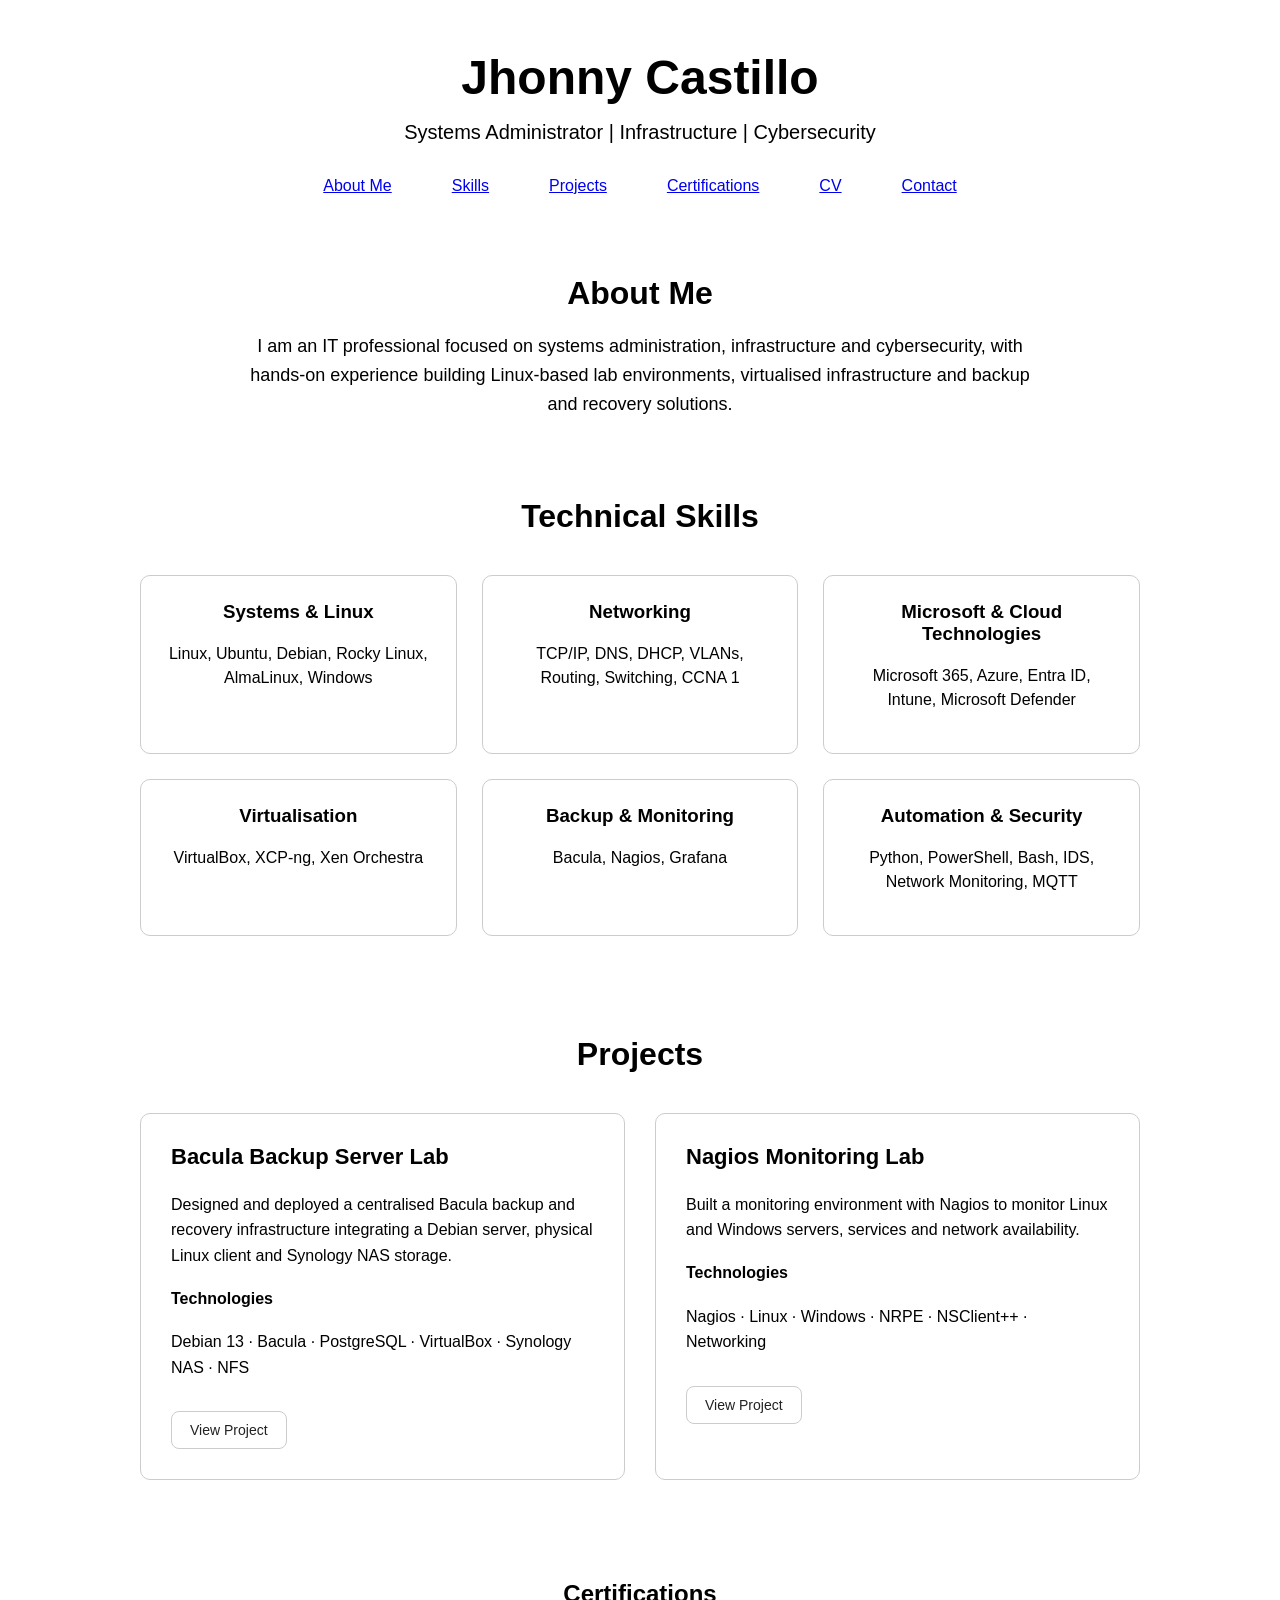
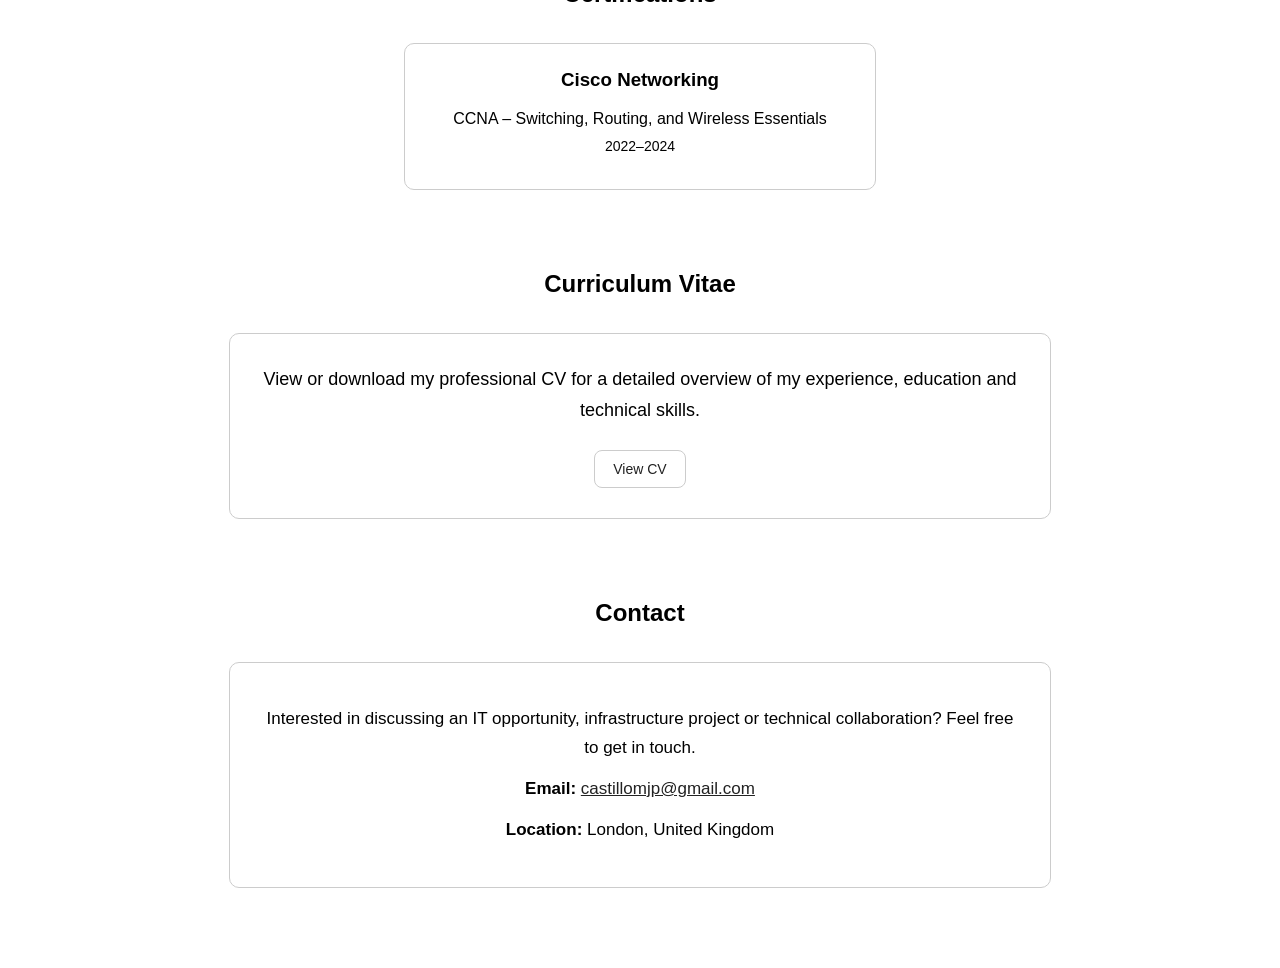
==== index.html @ 3fe11e10 "Initial commit: Professional IT portfolio with Bacula and Nagios labs" ====
<!DOCTYPE html>
<html lang="en">




<head>
    <meta charset="UTF-8">
    <meta name="viewport" content="width=device-width, initial-scale=1.0">

    <title>Jhonny Castillo | Systems Administrator</title>

    <link rel="stylesheet" href="style.css">
</head>


<body>

<header class="main-header">
    <h1>Jhonny Castillo</h1>
    <p>Systems Administrator | Infrastructure | Cybersecurity</p>
</header>


<nav>
        <a href="#about">About Me</a>
        <a href="#skills">Skills</a>
        <a href="#projects">Projects</a>
        <a href="#certifications">Certifications</a>
        <a href="#cv">CV</a>
        <a href="#contact">Contact</a>
</nav>
<section id="about">
    <h2>About Me</h2>

    <p>
        I am an IT professional focused on systems administration,
        infrastructure and cybersecurity, with hands-on experience building
        Linux-based lab environments, virtualised infrastructure and
        backup and recovery solutions.
    </p>
</section>
<section id="skills">
    <h2>Technical Skills</h2>

    <div class="skills-container">

        <div class="skill">
            <h3>Systems & Linux</h3>
            <p>Linux, Ubuntu, Debian, Rocky Linux, AlmaLinux, Windows</p>
        </div>

        <div class="skill">
            <h3>Networking</h3>
            <p>TCP/IP, DNS, DHCP, VLANs, Routing, Switching, CCNA 1</p>
        </div>

        <div class="skill">
            <h3>Microsoft & Cloud Technologies</h3>
            <p>Microsoft 365, Azure, Entra ID, Intune, Microsoft Defender</p>
        </div>

        <div class="skill">
            <h3>Virtualisation</h3>
            <p>VirtualBox, XCP-ng, Xen Orchestra</p>
        </div>

        <div class="skill">
            <h3>Backup & Monitoring</h3>
            <p>Bacula, Nagios, Grafana</p>
        </div>

        <div class="skill">
            <h3>Automation & Security</h3>
            <p>Python, PowerShell, Bash, IDS, Network Monitoring, MQTT</p>
        </div>

    </div>
</section>

<section id="projects">
    <h2>Projects</h2>

    <div class="projects-container">

        <article class="project-card">
            <h3>Bacula Backup Server Lab</h3>

            <p>
            Designed and deployed a centralised Bacula backup and recovery
            infrastructure integrating a Debian server, physical Linux client
            and Synology NAS storage.
            </p>

            <h4>Technologies</h4>

            <p>
                Debian 13 · Bacula · PostgreSQL · VirtualBox · Synology NAS · NFS
            </p>

            <a href="bacula.html">View Project</a>
        </article>

        <article class="project-card">
    <h3>Nagios Monitoring Lab</h3>

    <p>
        Built a monitoring environment with Nagios to monitor
        Linux and Windows servers, services and network availability.
    </p>

    <h4>Technologies</h4>

    <p>
        Nagios · Linux · Windows · NRPE · NSClient++ · Networking
    </p>

    <a href="nagios.html">View Project</a>

</article>

    </div>
</section>

<section id="certifications">
    <h2>Certifications</h2>

    <div class="certifications-container">

        <div class="certification-card">
            <h3>Cisco Networking</h3>
        <p>CCNA – Switching, Routing, and Wireless Essentials</p>
        <p class="certification-note">
            2022–2024
        </p>
        </div>

    </div>
</section>

<section id="cv">
    <h2>Curriculum Vitae</h2>

    <div class="cv-container">
        <p>
            View or download my professional CV for a detailed overview
            of my experience, education and technical skills.
        </p>

        <a href="documents/CV/Jhonny_Castillo.pdf"
           target="_blank"
           class="cv-button">
            View CV
        </a>
    </div>
</section>

<section id="contact">
    <h2>Contact</h2>

    <div class="contact-container">
        <p>
            Interested in discussing an IT opportunity, infrastructure project
            or technical collaboration? Feel free to get in touch.
        </p>

        <p>
            <strong>Email:</strong>
            <a href="mailto:castillomjp@gmail.com">
                castillomjp@gmail.com
            </a>
        </p>

        <p>
            <strong>Location:</strong> London, United Kingdom
        </p>
    </div>
</section>



</body>

</html>
---- style.css ----
body {
    text-align: center;
    font-family: Arial, Helvetica, sans-serif;
}

nav {
    display: flex;
    justify-content: center;
    gap: 60px;
}

h1 {
    font-size: 48px;
    margin-bottom: 10px;
}

body > p {
    font-size: 20px;
    margin-bottom: 40px;
}

nav {
    margin-top: 30px;
}

#about {
    max-width: 800px;
    margin: 80px auto 0;
}

#about h2 {
    font-size: 32px;
    margin-bottom: 20px;
}

#about p {
    font-size: 18px;
    line-height: 1.6;
}

#skills {
    max-width: 1000px;
    margin: 80px auto;
}

#skills h2 {
    font-size: 32px;
    margin-bottom: 40px;
}

.skills-container {
    display: grid;
    grid-template-columns: repeat(3, 1fr);
    gap: 25px;
}

.skill {
    padding: 25px;
    border: 1px solid #cccccc;
    border-radius: 10px;
}

.skill h3 {
    margin-top: 0;
}

.skill p {
    line-height: 1.5;
}
.skill {
    transition: transform 0.3s ease;
}

.skill:hover {
    transform: translateY(-5px);
}

#projects {
    max-width: 1000px;
    margin: 100px auto;
}

#projects h2 {
    font-size: 32px;
    margin-bottom: 40px;
}

.projects-container {
    display: grid;
    grid-template-columns: repeat(2, 1fr);
    gap: 30px;
}

.project-card {
    padding: 30px;
    border: 1px solid #cccccc;
    border-radius: 10px;
    text-align: left;
    transition: transform 0.3s ease;
}

.project-card:hover {
    transform: translateY(-5px);
}

.project-card h3 {
    font-size: 22px;
    margin-top: 0;
}

.project-card p {
    line-height: 1.6;
}

.project-card a {
    display: inline-block;
    margin-top: 15px;
}

.project-section > p {
    font-size: 18px;
    line-height: 1.6;
    max-width: 760px;
    margin: 0 auto 25px;
    text-align: left;
}

.project-section h2 {
    font-size: 32px;
    margin-bottom: 25px;
}


.project-overview > p {
    max-width: 760px;
    margin: 0 auto 25px;
    text-align: left;
}


.implementation > p {
    max-width: 760px;
    margin: 0 auto 25px;
    text-align: left;
}

.implementation > h3 {
    max-width: 760px;
    margin: 25px auto 15px;
    text-align: center;
}.implementation > p {
    max-width: 760px;
    margin: 0 auto 25px;
    text-align: left;
}

.implementation > h3 {
    max-width: 760px;
    margin: 25px auto 15px;
    text-align: center;
}

.architecture {
    display: grid;
    grid-template-columns: repeat(3, minmax(0, 1fr));
    gap: 25px;
    margin: 40px auto 0;
    max-width: 1100px;
}

.architecture-box {
    border: 1px solid #cccccc;
    border-radius: 10px;
    padding: 25px;
    transition: transform 0.3s ease;
}

.architecture-box:hover {
    transform: translateY(-5px);
}

.architecture-box h3 {
    margin-top: 0;
}

.architecture-box p {
    margin: 8px 0;
}

/* ========================================
   BACULA - BACKUP & RECOVERY VALIDATION
   ======================================== */

.validation-step {
    margin-top: 40px;
    padding: 25px;
    background: #111827;
    border: 1px solid #1f2937;
    border-radius: 12px;
}

.validation-step h3 {
    margin-top: 0;
    margin-bottom: 12px;
}

.validation-step p {
    max-width: 760px;
    margin: 0 auto 22px;
    font-size: 18px;
    line-height: 1.7;
    text-align: left;
}

.validation-step img {
    display: block;
    width: 100%;
    max-width: 1000px;
    height: auto;
    margin: 20px auto 0;
    border-radius: 8px;
    border: 1px solid #374151;
    box-shadow: 0 10px 25px rgba(0, 0, 0, 0.25);
}

.project-result {
    margin-top: 40px;
    padding: 25px;
    border-left: 4px solid #3b82f6;
    background: #111827;
    border-radius: 8px;
}

.project-result h3 {
    margin-top: 0;
}

/* Bacula validation readability improvements */

.validation-step {
    color: #e5e7eb;
}

.validation-step h3 {
    color: #ffffff;
}

.validation-step p {
    color: #cbd5e1;
}



.project-result {
    color: #e5e7eb;
    text-align: center;
}

.project-result h3 {
    color: #ffffff;
    font-size: 1.4rem;
}

.project-result p {
    color: #cbd5e1;
    line-height: 1.6;
    max-width: 760px;
    margin: 0 auto 15px;
    text-align: left;
}

.troubleshooting-card {
    margin-top: 35px;
}

.troubleshooting-card h3 {
    max-width: 760px;
    margin: 0 auto 18px;
    text-align: center;
}

.troubleshooting-card p {
    max-width: 760px;
    margin: 0 auto 22px;
    font-size: 18px;
    line-height: 1.7;
    text-align: left;
}

.troubleshooting-card img {
    display: block;
    width: 100%;
    max-width: 950px;
    height: auto;
    margin: 20px auto 0;
    border-radius: 8px;
}



/* =========================================
   BACULA - SKILLS DEMONSTRATED
   ========================================= */

.skills-grid {
    display: grid;
    grid-template-columns: repeat(3, 1fr);
    gap: 20px;
    margin-top: 35px;
}

.skill-card {
    border: 1px solid #cccccc;
    border-radius: 10px;
    padding: 25px 20px;
    text-align: center;
    transition: transform 0.3s ease;
}

.skill-card:hover {
    transform: translateY(-5px);
}

.skill-card h3 {
    margin-top: 0;
    text-align: center;
}

.skill-card p {
    margin: 8px 0;
    font-size: 18px;
    line-height: 1.5;
    text-align: left;
}

/* Project Page Header */

.project-header {
    max-width: 900px;
    margin: 50px auto 60px;
    text-align: center;
}

.project-header h1 {
    font-size: 48px;
    margin: 0 0 12px;
}

.project-header p {
    font-size: 20px;
    margin: 0;
    line-height: 1.5;
}

/* Back to Projects */

.back-link {
    display: inline-block;
    margin-top: 25px;
    padding: 10px 18px;
    border: 1px solid #cccccc;
    border-radius: 8px;
    text-decoration: none;
    color: #222222;
    font-size: 14px;
    transition: transform 0.2s ease, box-shadow 0.2s ease;
}

.back-link:hover {
    transform: translateY(-2px);
    box-shadow: 0 4px 10px rgba(0, 0, 0, 0.12);
}

/* Project Card Button */

.project-card > a {
    display: inline-block;
    margin-top: 15px;
    padding: 10px 18px;
    border: 1px solid #cccccc;
    border-radius: 8px;
    text-decoration: none;
    color: #222222;
    font-size: 14px;
    transition: transform 0.2s ease, box-shadow 0.2s ease;
}

.project-card > a:hover {
    transform: translateY(-2px);
    box-shadow: 0 4px 10px rgba(0, 0, 0, 0.12);
}

/* Main Portfolio Header */

.main-header {
    text-align: center;
    margin: 50px auto 30px;
}

.main-header h1 {
    font-size: 48px;
    margin: 0 0 12px;
}

.main-header p {
    font-size: 20px;
    margin: 0;
    line-height: 1.5;
}


/* Certifications */

#certifications {
    margin: 80px auto;
    text-align: center;
}

.certifications-container {
    display: flex;
    justify-content: center;
    margin-top: 35px;
}

.certification-card {
    width: 100%;
    max-width: 420px;
    padding: 25px;
    border: 1px solid #cccccc;
    border-radius: 10px;
    text-align: center;
    transition: transform 0.3s ease, box-shadow 0.3s ease;
}

.certification-card:hover {
    transform: translateY(-5px);
    box-shadow: 0 6px 15px rgba(0, 0, 0, 0.10);
}

.certification-card h3 {
    margin-top: 0;
}

.certification-card p {
    margin: 10px 0;
}

.certification-note {
    font-size: 14px;
}


/* CV Section */

#cv {
    margin: 80px auto;
    text-align: center;
}

.cv-container {
    max-width: 760px;
    margin: 35px auto 0;
    padding: 30px;
    border: 1px solid #cccccc;
    border-radius: 10px;
    text-align: center;
}

.cv-container p {
    margin: 0 auto 25px;
    font-size: 18px;
    line-height: 1.7;
}

.cv-button {
    display: inline-block;
    padding: 10px 18px;
    border: 1px solid #cccccc;
    border-radius: 8px;
    text-decoration: none;
    color: #222222;
    font-size: 14px;
    transition: transform 0.2s ease, box-shadow 0.2s ease;
}

.cv-button:hover {
    transform: translateY(-2px);
    box-shadow: 0 4px 10px rgba(0,0,0,0.12);
}

/* Contact Section */

#contact {
    margin: 80px auto;
    text-align: center;
}

.contact-container {
    max-width: 760px;
    margin: 35px auto 0;
    padding: 30px;
    border: 1px solid #cccccc;
    border-radius: 10px;
    text-align: center;
}

.contact-container p {
    margin: 12px auto;
    font-size: 17px;
    line-height: 1.7;
}

.contact-container a {
    color: #222222;
    text-decoration: underline;
}

.contact-container a:hover {
    text-decoration: none;
}


/* Nagios portfolio readability improvements */

.project-section {
    max-width: 1100px;
    margin: 70px auto;
    padding: 0 20px;
}

.project-section > p {
    max-width: 760px;
    margin: 0 auto 25px;
    font-size: 18px;
    line-height: 1.7;
    text-align: left;
}

.project-section .validation-step p,
.project-section .troubleshooting-card p {
    font-size: 18px;
    line-height: 1.7;
}

.project-section .validation-step {
    margin-top: 30px;
}

.project-section .validation-step img {
    width: 100%;
    max-width: 1000px;
    height: auto;
    object-fit: contain;
}

@media (max-width: 768px) {
    .architecture,
    .skills-grid {
        grid-template-columns: 1fr;
    }

    .project-section {
        padding: 0 15px;
    }
}


/* ========================================
   NAGIOS - PORTFOLIO IMPROVEMENTS
   ======================================== */

.nagios-page .project-section {
    max-width: 1100px;
    margin: 80px auto;
}

.nagios-page .troubleshooting-card {
    max-width: 850px;
    margin: 30px auto;
    padding: 25px;
    border: 1px solid #d1d5db;
    border-radius: 10px;
    text-align: center;
}

.nagios-page .troubleshooting-card h3 {
    font-size: 22px;
    margin-bottom: 18px;
}

.nagios-page .troubleshooting-card p {
    font-size: 18px;
    line-height: 1.8;
    max-width: 760px;
    margin: 0 auto;
    text-align: left;
}

.nagios-page .skills-grid {
    max-width: 1100px;
    margin: 40px auto;
    grid-template-columns: repeat(3, minmax(0, 1fr));
    gap: 25px;
}

.nagios-page .skill-card {
    padding: 30px;
}

.nagios-page .skill-card h3 {
    font-size: 20px;
}

.nagios-page .skill-card p {
    font-size: 17px;
    line-height: 1.8;
}

@media (max-width: 768px) {
    .nagios-page .skills-grid {
        grid-template-columns: 1fr;
    }

    .nagios-page .troubleshooting-card {
        padding: 20px;
    }
}


/* Mobile layout - Homepage */

@media screen and (max-width: 768px) {

    #skills .skills-container {
        display: grid;
        grid-template-columns: 1fr;
        gap: 20px;
    }

    #skills .skill {
        width: 100%;
        max-width: 100%;
        box-sizing: border-box;
    }

    #projects .projects-container {
        display: grid;
        grid-template-columns: 1fr;
        gap: 20px;
    }
}


/* ==========================================
   MOBILE - CARD WIDTH IMPROVEMENTS
   ========================================== */

@media screen and (max-width: 768px) {

    #certifications,
    #cv,
    #contact {
        width: 100%;
        max-width: 100%;
        box-sizing: border-box;
        padding-left: 18px;
        padding-right: 18px;
    }

    #certifications > div,
    #cv > div,
    #contact > div {
        width: 100%;
        max-width: 100%;
        box-sizing: border-box;
    }

    #certifications .certification-card,
    #cv .cv-container,
    #contact .contact-card {
        width: 100%;
        max-width: 100%;
        box-sizing: border-box;
    }
}


/* Mobile navigation - prevent horizontal overflow */

@media screen and (max-width: 768px) {

    .main-header + nav {
        display: flex;
        flex-direction: row;
        flex-wrap: wrap;
        justify-content: center;
        align-items: center;
        gap: 12px 18px;

        width: 100%;
        max-width: 100%;
        box-sizing: border-box;

        margin: 0 auto;
        padding: 15px 12px;
        overflow: visible;
    }

    .main-header + nav a {
        display: inline-block;
        flex: 0 0 auto;
        margin: 0;
        font-size: 14px;
        white-space: nowrap;
    }
}
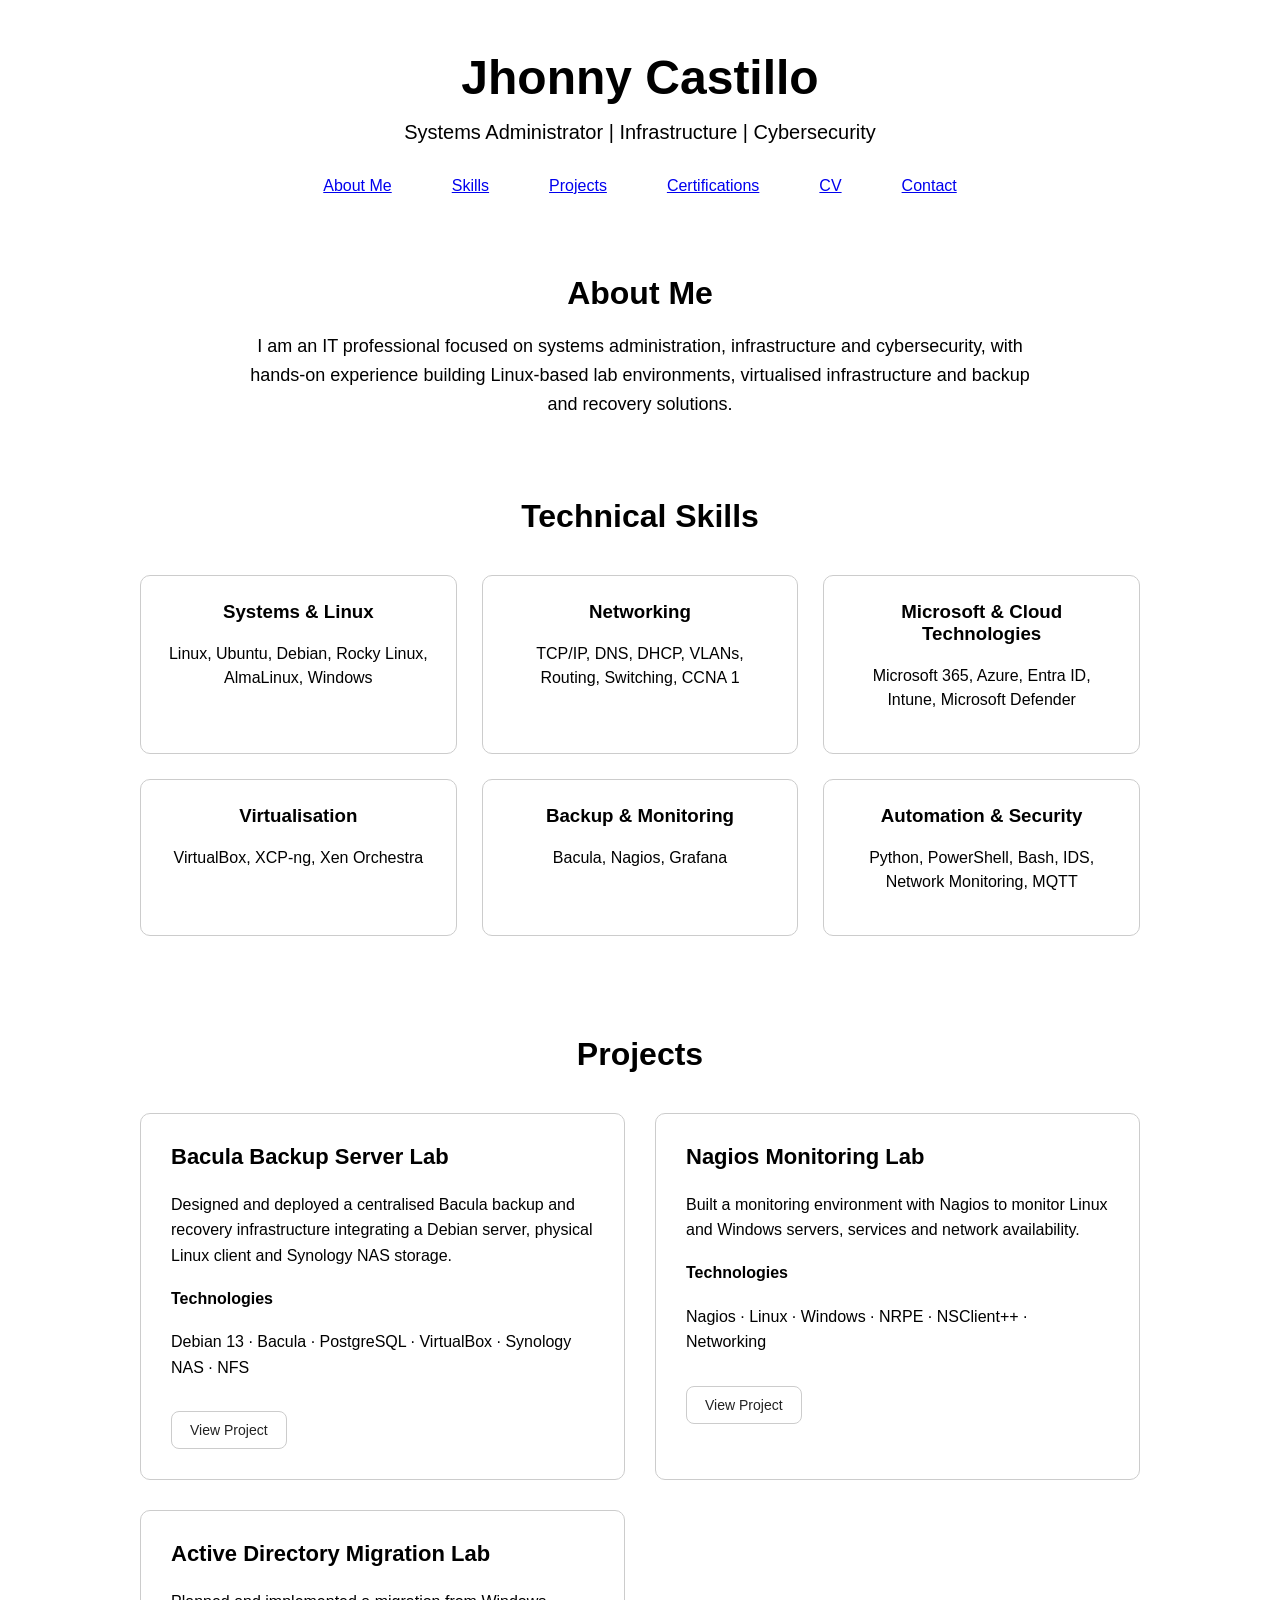
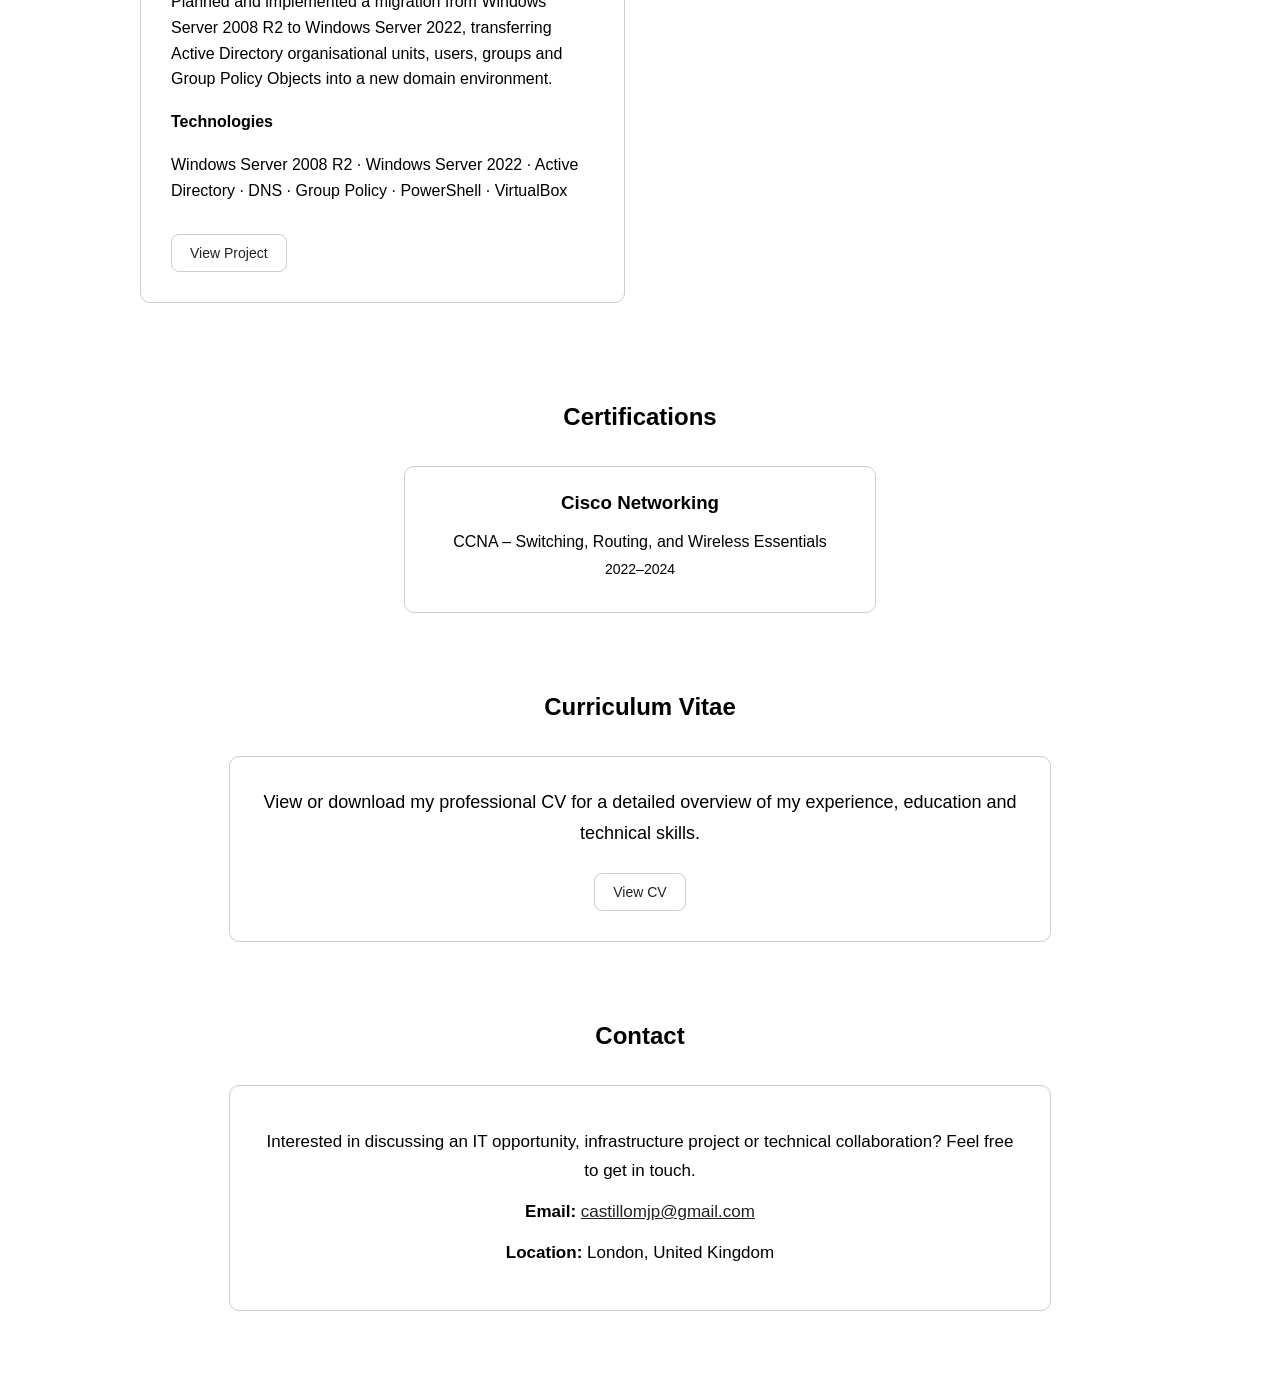
==== commit 40c02a4b: "Add Active Directory Migration Lab with 23 screenshots" ====
--- a/index.html
+++ b/index.html
@@ -119,6 +119,27 @@
 
 </article>
 
+
+        <article class="project-card">
+            <h3>Active Directory Migration Lab</h3>
+
+            <p>
+                Planned and implemented a migration from Windows Server
+                2008 R2 to Windows Server 2022, transferring Active Directory
+                organisational units, users, groups and Group Policy Objects
+                into a new domain environment.
+            </p>
+
+            <h4>Technologies</h4>
+
+            <p>
+                Windows Server 2008 R2 · Windows Server 2022 ·
+                Active Directory · DNS · Group Policy · PowerShell · VirtualBox
+            </p>
+
+            <a href="active-directory.html">View Project</a>
+        </article>
+
     </div>
 </section>
 
--- a/style.css
+++ b/style.css
@@ -714,3 +714,53 @@
         white-space: nowrap;
     }
 }
+
+/* Active Directory Migration Lab - Screenshot Gallery */
+
+.active-directory-page .validation-step figure {
+    margin: 24px auto;
+    padding: 16px;
+    max-width: 850px;
+    text-align: center;
+}
+
+.active-directory-page .validation-step figure img {
+    display: block;
+    width: 100%;
+    max-width: 800px;
+    height: auto;
+    margin: 0 auto;
+    border-radius: 8px;
+    object-fit: contain;
+}
+
+.active-directory-page .validation-step figcaption {
+    margin-top: 12px;
+    font-size: 0.95rem;
+    line-height: 1.6;
+    text-align: center;
+    color: #cbd5e1;
+}
+
+@media (max-width: 768px) {
+    .active-directory-page .validation-step figure {
+        padding: 8px;
+        margin: 16px auto;
+    }
+}
+
+/* Active Directory Lab - List alignment */
+
+.active-directory-page .project-section ul {
+    display: inline-block;
+    text-align: left;
+    padding-left: 24px;
+    margin: 16px auto;
+    max-width: 100%;
+}
+
+.active-directory-page .project-section li {
+    padding-left: 4px;
+    margin-bottom: 8px;
+    line-height: 1.6;
+}
